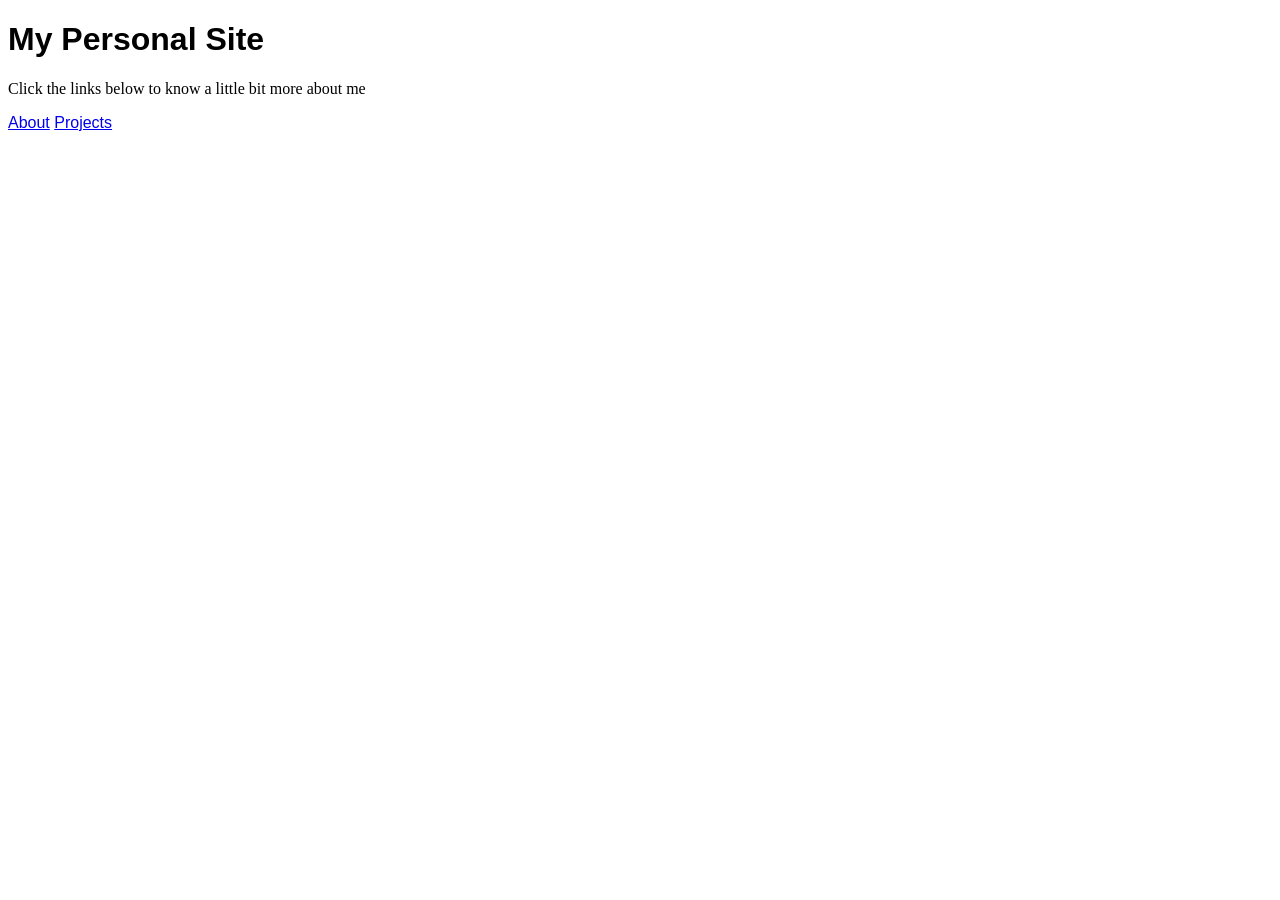
==== index.html @ 1fd0a61e "Enhance index.html with styles and content updates Added styles and updated the structure of the HTM" ====
<!DOCTYPE html>
<html lang="en">
<head>
    <title>My Personal Website</title>
    <link rel="stylesheet" href="css.css">
    <style>
        body {
            font-family: 'Segoe UI', Tahoma, Geneva, Verdana, sans-serif;
        }
        
        .custom-text {
            font-family: Georgia, serif;
        }
    </style>
</head>
<body>
    <header>
        <h1>My Personal Site</h1>
        <nav>
        <p class="custom-text">Click the links below to know a little bit more about me</p>
        <a href="#about">About</a>
        <a href="#projects">Projects</a>
    </nav>
</header>


</html>
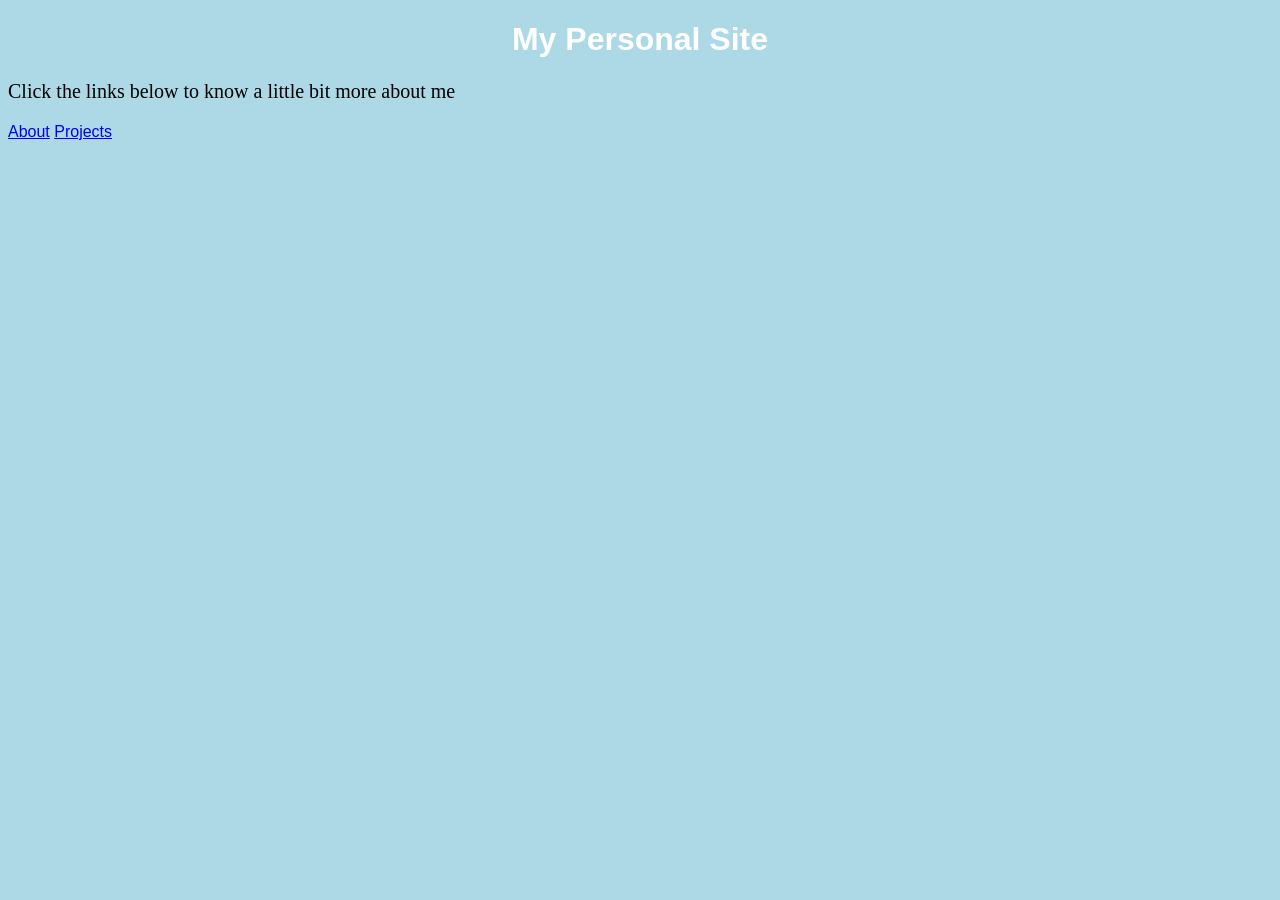
==== commit 53be7f37: "Add title styles and center alignment for the page title" ====
--- a/index.html
+++ b/index.html
@@ -1,7 +1,7 @@
 <!DOCTYPE html>
 <html lang="en">
 <head>
-    <title>My Personal Website</title>
+    <title text-align="center">My Personal Website</title>
     <link rel="stylesheet" href="css.css">
     <style>
         body {
@@ -24,4 +24,4 @@
 </header>
 
 
-</html>
+</html>
--- a/css.css
+++ b/css.css
@@ -0,0 +1,18 @@
+title {
+    font-family: Arial, Helvetica, sans-serif;
+    font-size: 35px;
+}
+
+body {
+    background-color: lightblue;
+}
+
+h1 {
+    color: white;
+    text-align: center;
+}
+
+p {
+    font-family: verdana;
+    font-size: 20px;
+}
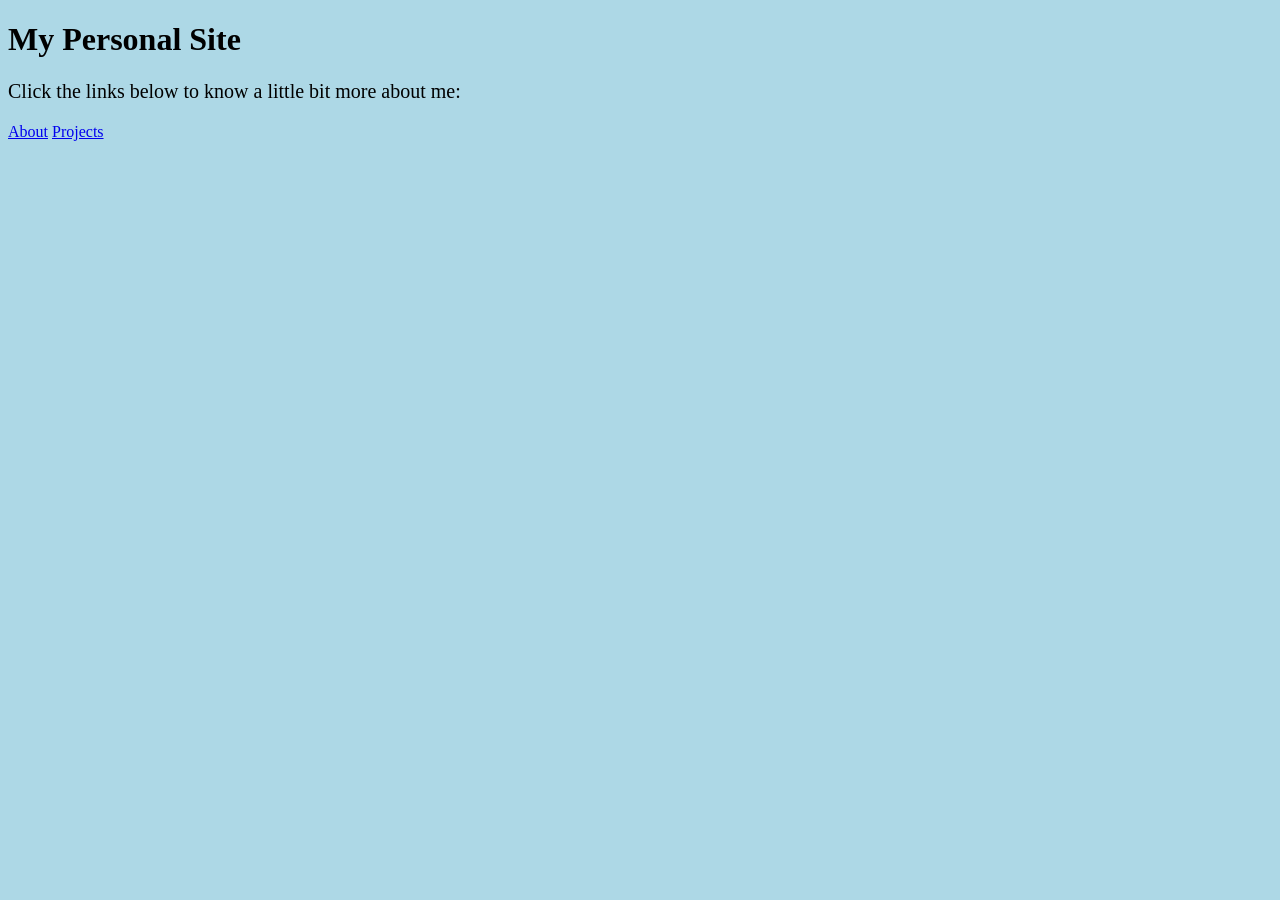
==== commit c8f04a66: "Refactor code structure for improved readability and maintainability" ====
--- a/index.html
+++ b/index.html
@@ -3,25 +3,16 @@
 <head>
     <title text-align="center">My Personal Website</title>
     <link rel="stylesheet" href="css.css">
-    <style>
-        body {
-            font-family: 'Segoe UI', Tahoma, Geneva, Verdana, sans-serif;
-        }
-        
-        .custom-text {
-            font-family: Georgia, serif;
-        }
-    </style>
 </head>
 <body>
     <header>
         <h1>My Personal Site</h1>
         <nav>
-        <p class="custom-text">Click the links below to know a little bit more about me</p>
-        <a href="#about">About</a>
-        <a href="#projects">Projects</a>
-    </nav>
-</header>
+            <p class="custom-text">Click the links below to know a little bit more about me:</p>
+            <a href="about.html">About</a>
+            <a href="projects.html">Projects</a>
+        </nav>
+    </header>
 
 
 </html>
--- a/css.css
+++ b/css.css
@@ -8,11 +8,15 @@
 }
 
 h1 {
-    color: white;
-    text-align: center;
+    color: rgb(0, 0, 0);
+    text-align: left;
 }
 
 p {
     font-family: verdana;
     font-size: 20px;
-}+}
+
+.custom-text {
+            font-family: Georgia, serif;
+        }
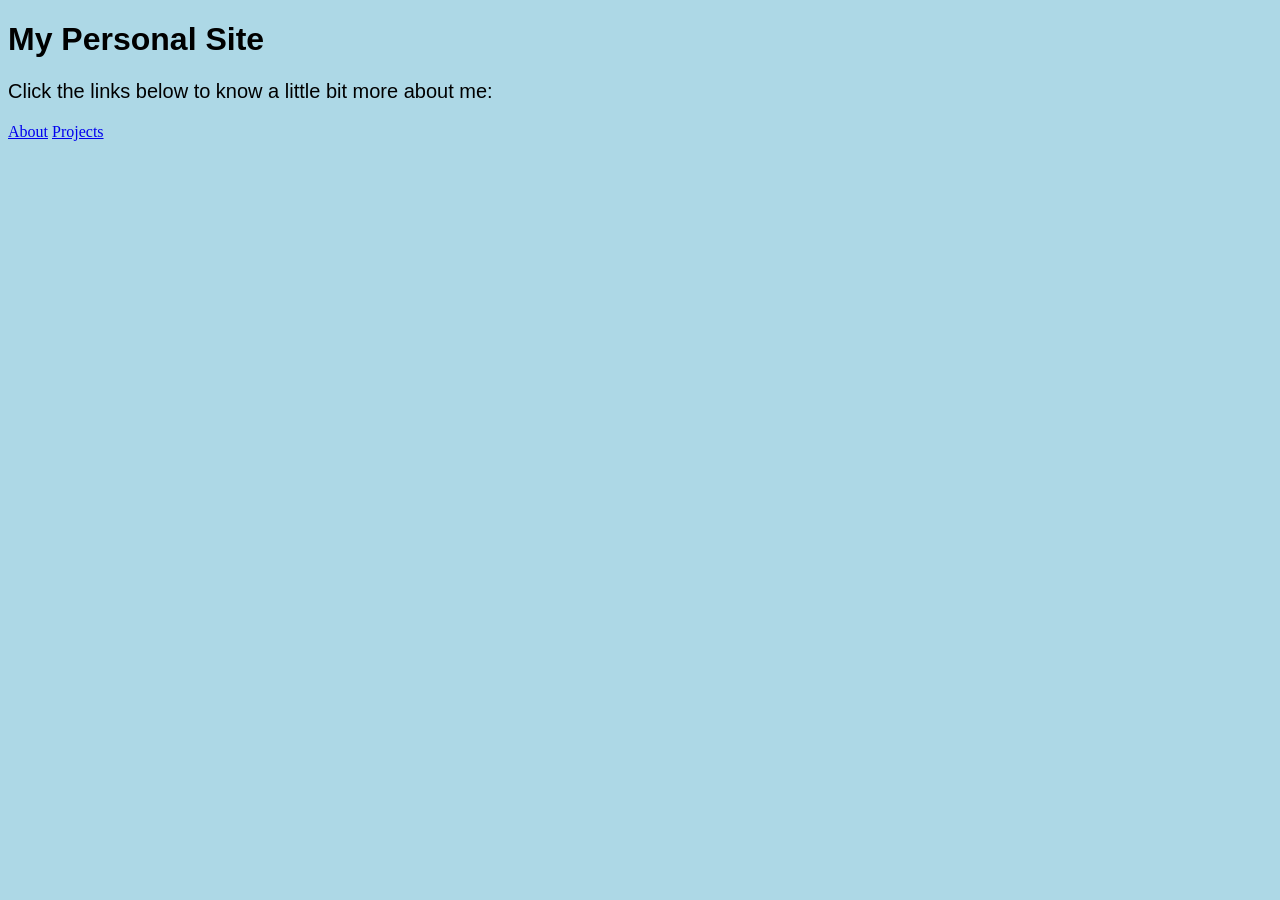
==== commit bd1a169d: "Fix title tag and update navigation links" ====
--- a/index.html
+++ b/index.html
@@ -15,4 +15,4 @@
     </header>
 
 
-</html>+</html>
--- a/css.css
+++ b/css.css
@@ -10,13 +10,14 @@
 h1 {
     color: rgb(0, 0, 0);
     text-align: left;
+    font-family: Arial, Helvetica, sans-serif;
 }
 
 p {
-    font-family: verdana;
     font-size: 20px;
+    font-family: Arial, Helvetica, sans-serif;
 }
 
 .custom-text {
-            font-family: Georgia, serif;
+            font-family: Arial, Helvetica, sans-serif;
         }
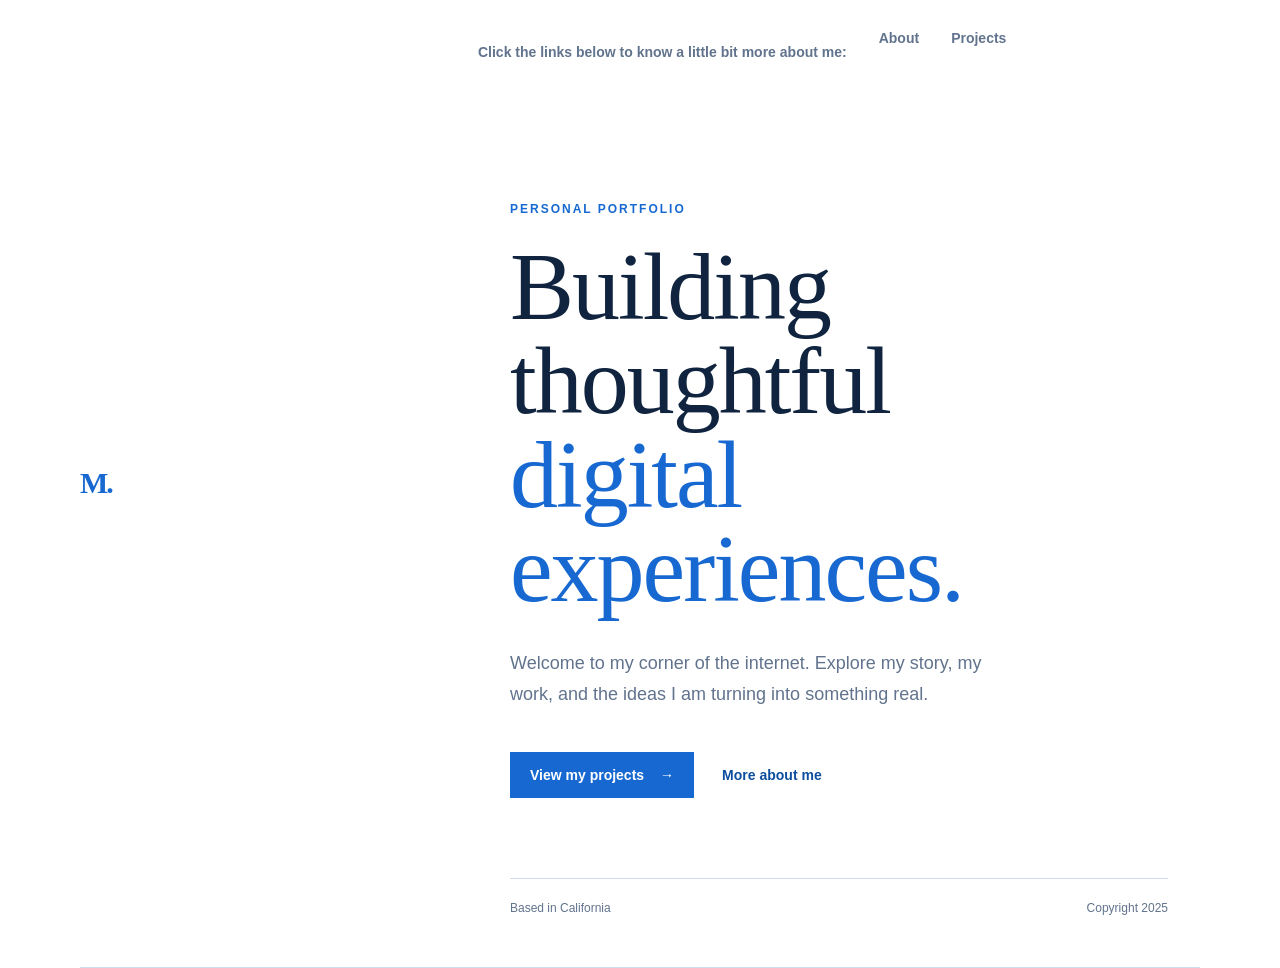
==== commit d91ebbf1: "Enhance HTML structure and content for About, Projects, and index pages; update CSS for improved sty" ====
--- a/index.html
+++ b/index.html
@@ -1,18 +1,32 @@
 <!DOCTYPE html>
 <html lang="en">
 <head>
-    <title text-align="center">My Personal Website</title>
+    <meta charset="UTF-8">
+    <meta name="viewport" content="width=device-width, initial-scale=1.0">
+    <title>My Personal Site</title>
     <link rel="stylesheet" href="css.css">
-</head>
-<body>
+    <header class="site-header">
+        <a class="brand" href="index.html">M<span>.</span></a>
     <header>
-        <h1>My Personal Site</h1>
         <nav>
             <p class="custom-text">Click the links below to know a little bit more about me:</p>
             <a href="about.html">About</a>
             <a href="projects.html">Projects</a>
         </nav>
-    </header>
+    <main class="hero page-shell">
+        <p class="eyebrow">Personal portfolio</p>
+        <h1>Building thoughtful<br><span>digital experiences.</span></h1>
+        <p class="intro">Welcome to my corner of the internet. Explore my story, my work, and the ideas I am turning into something real.</p>
+        <div class="hero-actions">
+            <a class="button button-primary" href="projects.html">View my projects <span aria-hidden="true">&rarr;</span></a>
+            <a class="text-link" href="about.html">More about me</a>
+        </div>
+    </main>
+
+    <footer class="site-footer page-shell">
+        <span>Based in California</span>
+        <span>Copyright 2025</span>
+    </footer>
 
 
-</html>
+</html>
--- a/css.css
+++ b/css.css
@@ -1,23 +1,276 @@
-title {
-    font-family: Arial, Helvetica, sans-serif;
-    font-size: 35px;
+:root {
+    --ink: #10243f;
+    --muted: #61738d;
+    --blue: #1769d1;
+    --blue-dark: #0d4e9e;
+    --blue-soft: #eaf3ff;
+    --line: #cddced;
+    --white: #ffffff;
+}
+
+* {
+    box-sizing: border-box;
 }
 
 body {
-    background-color: lightblue;
+    min-height: 100vh;
+    margin: 0;
+    background-color: var(--white);
+    color: var(--ink);
+    font-family: "Avenir Next", "Segoe UI", sans-serif;
+}
+
+a {
+    color: inherit;
+    text-decoration: none;
+}
+
+.page-shell,
+.site-header {
+    width: min(1120px, calc(100% - 64px));
+    margin: 0 auto;
+}
+
+.site-header {
+    display: flex;
+    align-items: center;
+    justify-content: space-between;
+    padding: 30px 0;
+    border-bottom: 1px solid var(--line);
+}
+
+.brand {
+    color: var(--blue);
+    font-family: Georgia, serif;
+    font-size: 30px;
+    font-weight: 700;
+    letter-spacing: -2px;
+}
+
+.brand span,
+h1 span {
+    color: var(--blue);
+}
+
+nav {
+    display: flex;
+    gap: 32px;
+    color: var(--muted);
+    font-size: 14px;
+    font-weight: 600;
+}
+
+nav a:hover,
+.text-link:hover {
+    color: var(--blue);
+}
+
+.hero {
+    min-height: calc(100vh - 161px);
+    padding: 128px 0 80px;
+}
+
+.eyebrow,
+.project-number {
+    margin: 0 0 24px;
+    color: var(--blue);
+    font-size: 12px;
+    font-weight: 700;
+    letter-spacing: 2px;
+    text-transform: uppercase;
+}
+
+h1,
+h2 {
+    margin: 0;
+    font-family: Georgia, serif;
+    font-weight: 400;
+    letter-spacing: -2px;
 }
 
 h1 {
-    color: rgb(0, 0, 0);
-    text-align: left;
-    font-family: Arial, Helvetica, sans-serif;
-}
-
-p {
-    font-size: 20px;
-    font-family: Arial, Helvetica, sans-serif;
-}
-
-.custom-text {
-            font-family: Arial, Helvetica, sans-serif;
-        }+    max-width: 800px;
+    font-size: clamp(52px, 8vw, 96px);
+    line-height: 0.98;
+}
+
+.intro {
+    max-width: 500px;
+    margin: 32px 0 0;
+    color: var(--muted);
+    font-size: 18px;
+    line-height: 1.7;
+}
+
+.hero-actions {
+    display: flex;
+    align-items: center;
+    gap: 28px;
+    margin-top: 42px;
+}
+
+.button {
+    display: inline-flex;
+    align-items: center;
+    gap: 16px;
+    padding: 15px 20px;
+    font-size: 14px;
+    font-weight: 700;
+}
+
+.button-primary {
+    background-color: var(--blue);
+    color: var(--white);
+}
+
+.button-primary:hover {
+    background-color: var(--blue-dark);
+}
+
+.text-link {
+    color: var(--blue-dark);
+    font-size: 14px;
+    font-weight: 700;
+}
+
+.site-footer {
+    display: flex;
+    justify-content: space-between;
+    padding: 22px 0;
+    border-top: 1px solid var(--line);
+    color: var(--muted);
+    font-size: 12px;
+}
+
+.content-page {
+    padding: 100px 0;
+}
+
+.content-copy {
+    max-width: 650px;
+    margin: 58px 0 0 16%;
+    border-left: 2px solid var(--blue);
+    padding-left: 32px;
+}
+
+.content-copy p,
+.project-details p {
+    margin: 0 0 24px;
+    color: var(--muted);
+    font-size: 18px;
+    line-height: 1.8;
+}
+
+.projects-page {
+    padding: 86px 0 100px;
+}
+
+.projects-heading {
+    display: flex;
+    align-items: end;
+    justify-content: space-between;
+    margin-bottom: 64px;
+}
+
+.heading-note {
+    max-width: 190px;
+    margin: 0 0 8px;
+    color: var(--muted);
+    font-size: 14px;
+    line-height: 1.6;
+}
+
+.project-feature {
+    display: grid;
+    grid-template-columns: 1.2fr 0.8fr;
+    background-color: var(--blue-soft);
+}
+
+.project-image-wrap {
+    min-height: 440px;
+    padding: 34px;
+    background-color: #dcecff;
+}
+
+.project-image-wrap img {
+    display: block;
+    width: 100%;
+    height: 100%;
+    min-height: 372px;
+    object-fit: cover;
+    object-position: center;
+}
+
+.project-details {
+    align-self: center;
+    padding: 56px;
+}
+
+.project-details h2 {
+    margin-bottom: 24px;
+    color: var(--ink);
+    font-size: 58px;
+}
+
+@media (max-width: 700px) {
+    .page-shell,
+    .site-header {
+        width: min(100% - 40px, 560px);
+    }
+
+    .site-header {
+        padding: 22px 0;
+    }
+
+    nav {
+        gap: 18px;
+    }
+
+    .hero {
+        min-height: auto;
+        padding: 96px 0 120px;
+    }
+
+    h1 {
+        font-size: clamp(48px, 14vw, 74px);
+    }
+
+    .content-page,
+    .projects-page {
+        padding: 70px 0;
+    }
+
+    .content-copy {
+        margin: 44px 0 0;
+    }
+
+    .projects-heading {
+        display: block;
+        margin-bottom: 40px;
+    }
+
+    .heading-note {
+        margin-top: 28px;
+    }
+
+    .project-feature {
+        display: block;
+    }
+
+    .project-image-wrap {
+        min-height: 280px;
+        padding: 20px;
+    }
+
+    .project-image-wrap img {
+        min-height: 240px;
+    }
+
+    .project-details {
+        padding: 36px 28px 42px;
+    }
+
+    .project-details h2 {
+        font-size: 48px;
+    }
+}
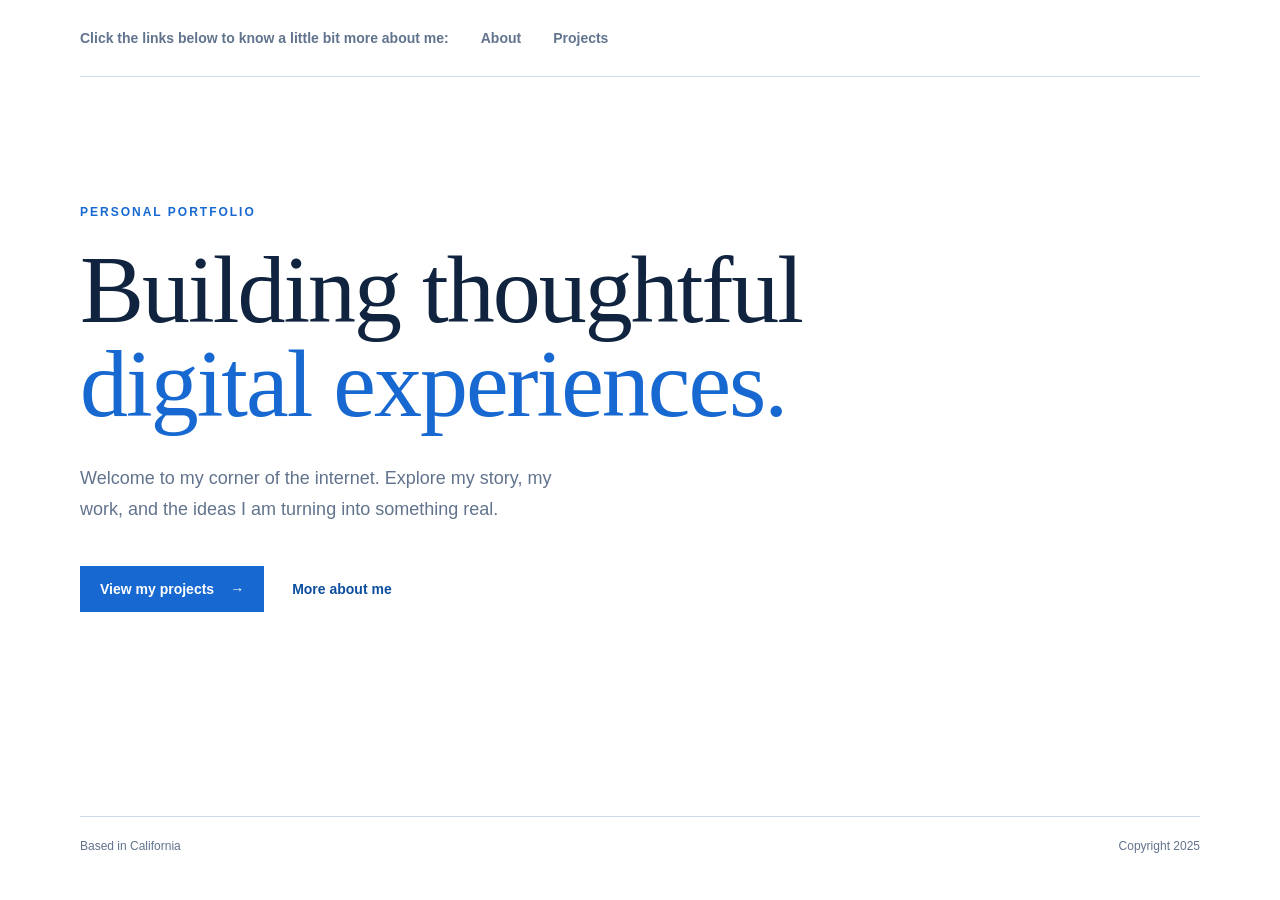
==== commit ad2ed06c: "Refine navigation and remove brand mark" ====
--- a/index.html
+++ b/index.html
@@ -5,14 +5,16 @@
     <meta name="viewport" content="width=device-width, initial-scale=1.0">
     <title>My Personal Site</title>
     <link rel="stylesheet" href="css.css">
+</head>
+<body>
     <header class="site-header">
-        <a class="brand" href="index.html">M<span>.</span></a>
-    <header>
         <nav>
             <p class="custom-text">Click the links below to know a little bit more about me:</p>
             <a href="about.html">About</a>
             <a href="projects.html">Projects</a>
         </nav>
+    </header>
+
     <main class="hero page-shell">
         <p class="eyebrow">Personal portfolio</p>
         <h1>Building thoughtful<br><span>digital experiences.</span></h1>
@@ -27,6 +29,4 @@
         <span>Based in California</span>
         <span>Copyright 2025</span>
     </footer>
-
-
 </html>
--- a/css.css
+++ b/css.css
@@ -54,8 +54,15 @@
 
 nav {
     display: flex;
+    align-items: center;
     gap: 32px;
     color: var(--muted);
+    font-size: 14px;
+    font-weight: 600;
+}
+
+.custom-text {
+    margin: 0;
     font-size: 14px;
     font-weight: 600;
 }
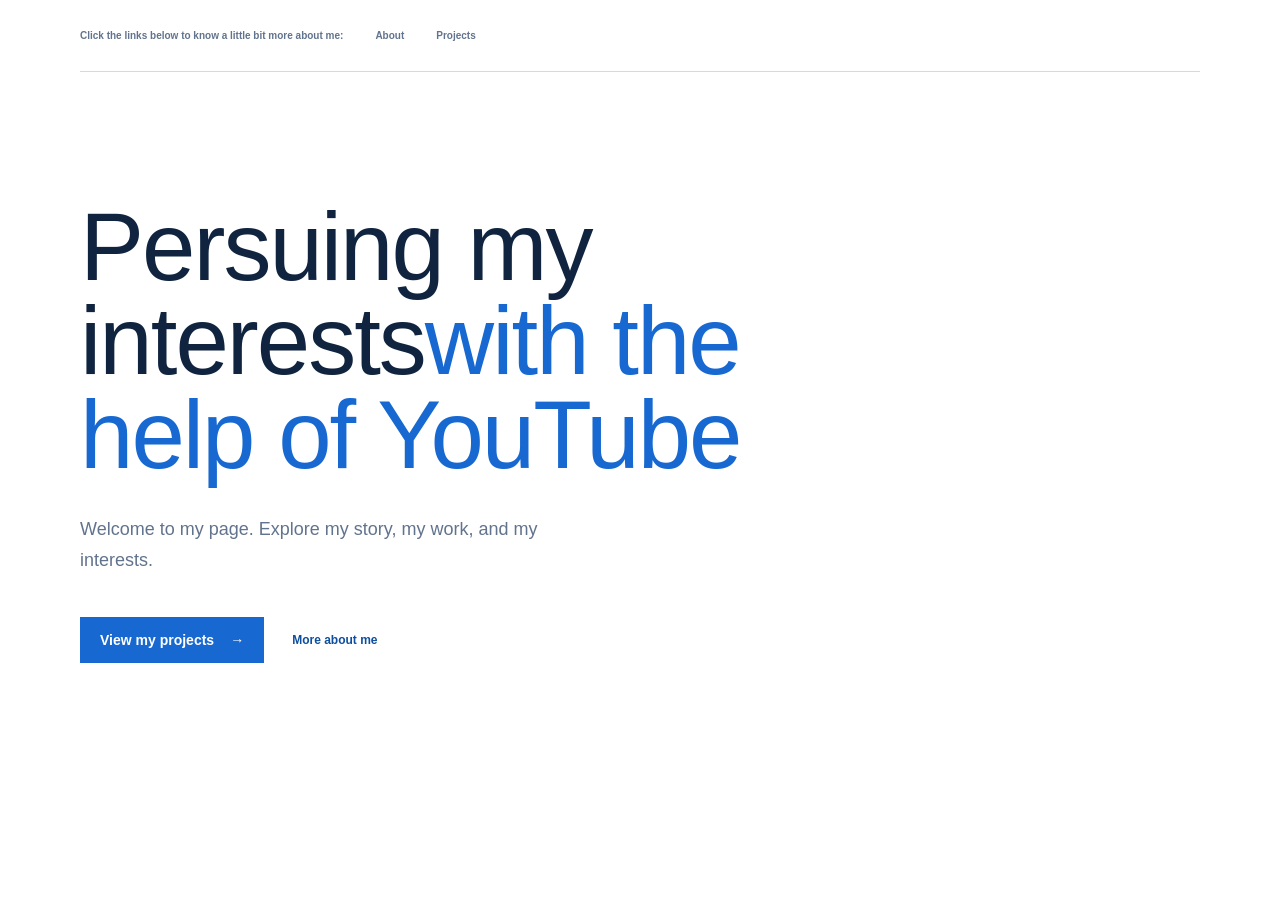
==== commit 7e9ae2f8: "Update homepage and projects page" ====
--- a/index.html
+++ b/index.html
@@ -16,17 +16,11 @@
     </header>
 
     <main class="hero page-shell">
-        <p class="eyebrow">Personal portfolio</p>
-        <h1>Building thoughtful<br><span>digital experiences.</span></h1>
-        <p class="intro">Welcome to my corner of the internet. Explore my story, my work, and the ideas I am turning into something real.</p>
+        <h1>Persuing my interests<span>with the help of YouTube</span></h1>
+        <p class="intro">Welcome to my page. Explore my story, my work, and my interests.</p>
         <div class="hero-actions">
             <a class="button button-primary" href="projects.html">View my projects <span aria-hidden="true">&rarr;</span></a>
             <a class="text-link" href="about.html">More about me</a>
         </div>
     </main>
-
-    <footer class="site-footer page-shell">
-        <span>Based in California</span>
-        <span>Copyright 2025</span>
-    </footer>
 </html>
--- a/css.css
+++ b/css.css
@@ -17,7 +17,7 @@
     margin: 0;
     background-color: var(--white);
     color: var(--ink);
-    font-family: "Avenir Next", "Segoe UI", sans-serif;
+    font-family: comic sans ms, sans-serif;
 }
 
 a {
@@ -41,7 +41,7 @@
 
 .brand {
     color: var(--blue);
-    font-family: Georgia, serif;
+    font-family: comic sans ms, sans-serif;
     font-size: 30px;
     font-weight: 700;
     letter-spacing: -2px;
@@ -57,13 +57,13 @@
     align-items: center;
     gap: 32px;
     color: var(--muted);
-    font-size: 14px;
+    font-size: 10px;
     font-weight: 600;
 }
 
 .custom-text {
     margin: 0;
-    font-size: 14px;
+    font-size: 10px;
     font-weight: 600;
 }
 
@@ -74,15 +74,15 @@
 
 .hero {
     min-height: calc(100vh - 161px);
-    padding: 128px 0 80px;
+    padding: 128px 0 60px;
 }
 
 .eyebrow,
 .project-number {
     margin: 0 0 24px;
     color: var(--blue);
-    font-size: 12px;
-    font-weight: 700;
+    font-size: 9px;
+    font-weight: 500;
     letter-spacing: 2px;
     text-transform: uppercase;
 }
@@ -90,7 +90,7 @@
 h1,
 h2 {
     margin: 0;
-    font-family: Georgia, serif;
+    font-family: comic sans ms, sans-serif;
     font-weight: 400;
     letter-spacing: -2px;
 }
@@ -136,35 +136,35 @@
 
 .text-link {
     color: var(--blue-dark);
-    font-size: 14px;
+    font-size: 12px;
     font-weight: 700;
 }
 
 .site-footer {
     display: flex;
     justify-content: space-between;
-    padding: 22px 0;
+    padding: 18px 0;
     border-top: 1px solid var(--line);
     color: var(--muted);
-    font-size: 12px;
+    font-size: 11px;
 }
 
 .content-page {
-    padding: 100px 0;
+    padding: 80px 0;
 }
 
 .content-copy {
     max-width: 650px;
     margin: 58px 0 0 16%;
     border-left: 2px solid var(--blue);
-    padding-left: 32px;
+    padding-left: 30px;
 }
 
 .content-copy p,
 .project-details p {
     margin: 0 0 24px;
     color: var(--muted);
-    font-size: 18px;
+    font-size: 16px;
     line-height: 1.8;
 }
 
@@ -180,10 +180,10 @@
 }
 
 .heading-note {
-    max-width: 190px;
+    max-width: 170px;
     margin: 0 0 8px;
     color: var(--muted);
-    font-size: 14px;
+    font-size: 15px;
     line-height: 1.6;
 }
 
@@ -195,7 +195,7 @@
 
 .project-image-wrap {
     min-height: 440px;
-    padding: 34px;
+    padding: 30px;
     background-color: #dcecff;
 }
 
@@ -215,7 +215,7 @@
 
 .project-details h2 {
     margin-bottom: 24px;
-    color: var(--ink);
+    color: black;
     font-size: 58px;
 }
 
